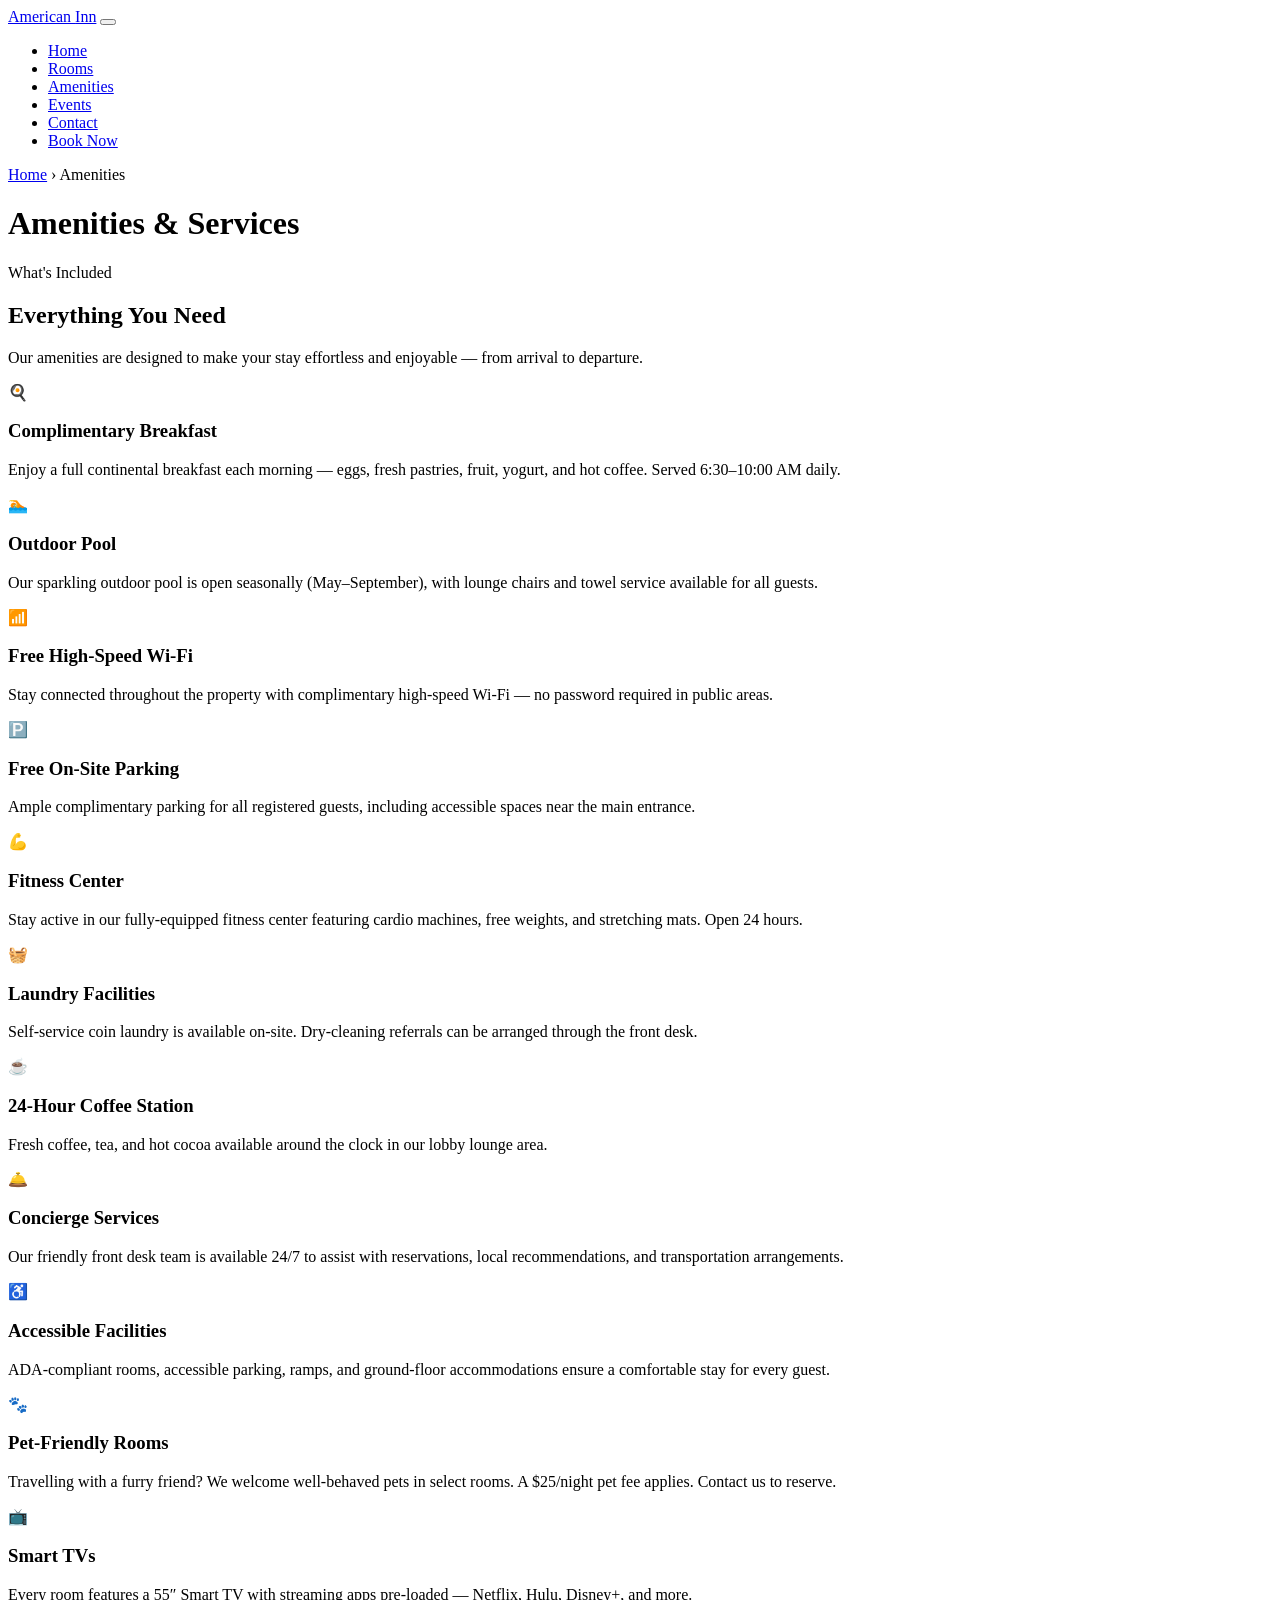
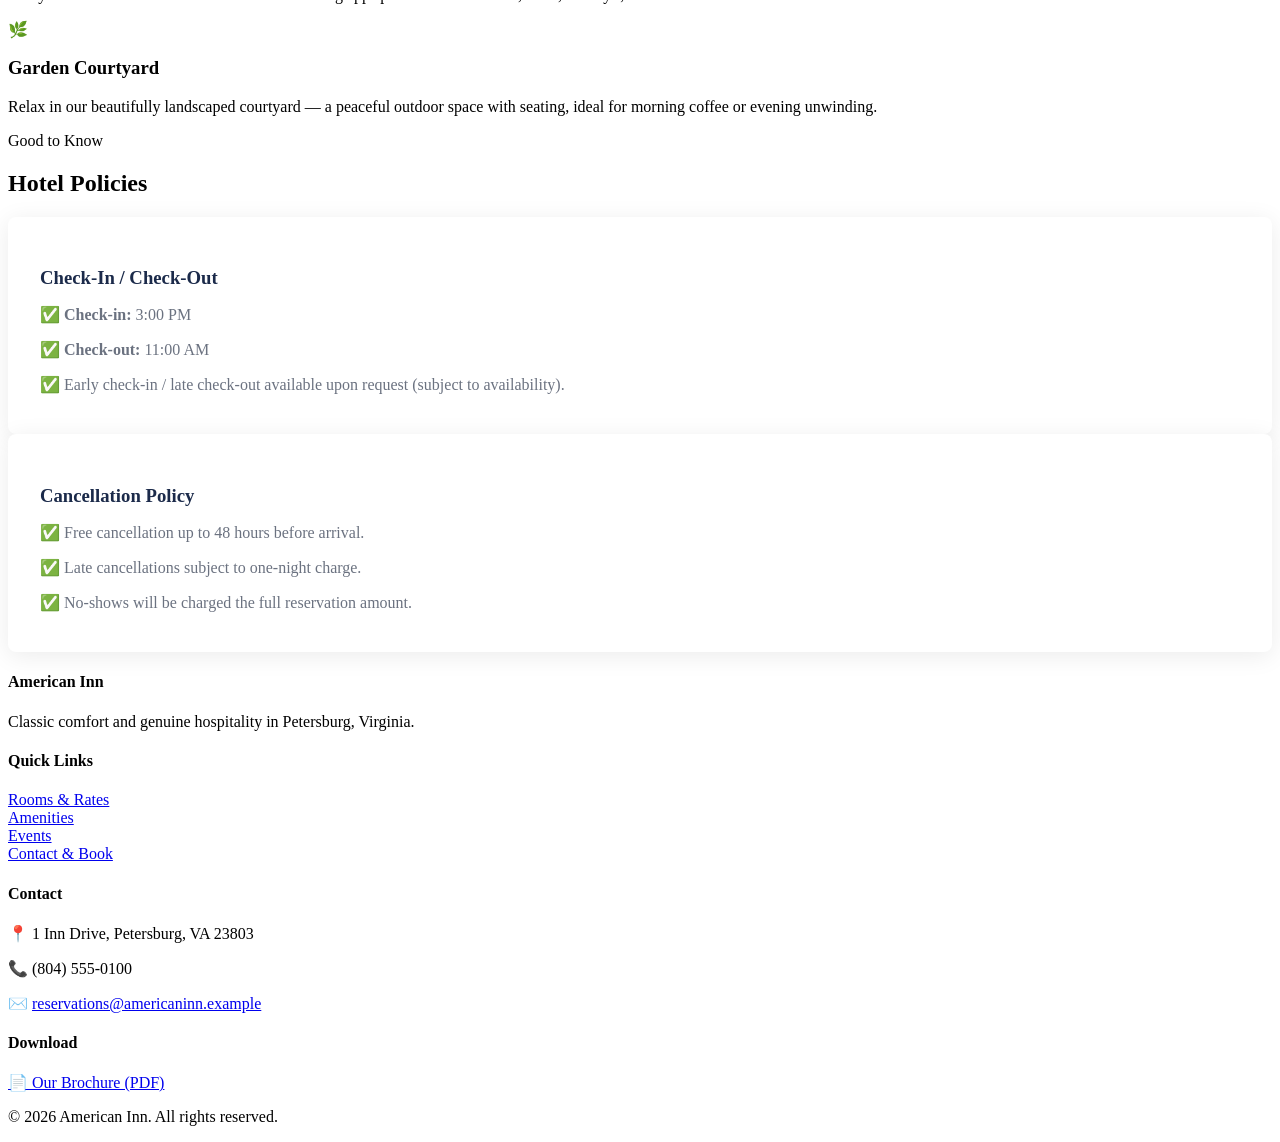
==== amenities.html @ 9bfb0286 "Add files via upload" ====
<!DOCTYPE html>
<html lang="en">
<head>
  <meta charset="UTF-8" />
  <meta name="viewport" content="width=device-width, initial-scale=1.0" />
  <meta name="description" content="American Inn – Amenities including pool, breakfast, Wi-Fi, and more." />
  <title>American Inn | Amenities</title>
  <link rel="stylesheet" href="styles.css" />
</head>
<body>

  <!-- ===== NAVBAR ===== -->
  <nav id="navbar" class="scrolled">
    <div class="container">
      <a href="index.html" class="nav-logo">American <span>Inn</span></a>
      <button class="nav-toggle" aria-label="Toggle menu" aria-expanded="false">
        <span></span><span></span><span></span>
      </button>
      <ul class="nav-links">
        <li><a href="index.html">Home</a></li>
        <li><a href="rooms.html">Rooms</a></li>
        <li><a href="amenities.html">Amenities</a></li>
        <li><a href="events.html">Events</a></li>
        <li><a href="contact.html">Contact</a></li>
        <li><a href="contact.html" class="btn btn--primary">Book Now</a></li>
      </ul>
    </div>
  </nav>

  <!-- ===== PAGE HERO ===== -->
  <div class="page-hero">
    <div class="container">
      <p class="breadcrumb"><a href="index.html">Home</a> &rsaquo; Amenities</p>
      <h1>Amenities &amp; Services</h1>
    </div>
  </div>

  <!-- ===== AMENITIES GRID ===== -->
  <section class="section">
    <div class="container">
      <div class="section-header">
        <span class="section-label">What's Included</span>
        <h2>Everything You Need</h2>
        <p>Our amenities are designed to make your stay effortless and enjoyable — from arrival to departure.</p>
      </div>

      <div class="grid-3">
        <div class="amenity-card">
          <div class="icon">🍳</div>
          <h3>Complimentary Breakfast</h3>
          <p>Enjoy a full continental breakfast each morning — eggs, fresh pastries, fruit, yogurt, and hot coffee. Served 6:30–10:00 AM daily.</p>
        </div>
        <div class="amenity-card">
          <div class="icon">🏊</div>
          <h3>Outdoor Pool</h3>
          <p>Our sparkling outdoor pool is open seasonally (May–September), with lounge chairs and towel service available for all guests.</p>
        </div>
        <div class="amenity-card">
          <div class="icon">📶</div>
          <h3>Free High-Speed Wi-Fi</h3>
          <p>Stay connected throughout the property with complimentary high-speed Wi-Fi — no password required in public areas.</p>
        </div>
        <div class="amenity-card">
          <div class="icon">🅿️</div>
          <h3>Free On-Site Parking</h3>
          <p>Ample complimentary parking for all registered guests, including accessible spaces near the main entrance.</p>
        </div>
        <div class="amenity-card">
          <div class="icon">💪</div>
          <h3>Fitness Center</h3>
          <p>Stay active in our fully-equipped fitness center featuring cardio machines, free weights, and stretching mats. Open 24 hours.</p>
        </div>
        <div class="amenity-card">
          <div class="icon">🧺</div>
          <h3>Laundry Facilities</h3>
          <p>Self-service coin laundry is available on-site. Dry-cleaning referrals can be arranged through the front desk.</p>
        </div>
        <div class="amenity-card">
          <div class="icon">☕</div>
          <h3>24-Hour Coffee Station</h3>
          <p>Fresh coffee, tea, and hot cocoa available around the clock in our lobby lounge area.</p>
        </div>
        <div class="amenity-card">
          <div class="icon">🛎️</div>
          <h3>Concierge Services</h3>
          <p>Our friendly front desk team is available 24/7 to assist with reservations, local recommendations, and transportation arrangements.</p>
        </div>
        <div class="amenity-card">
          <div class="icon">♿</div>
          <h3>Accessible Facilities</h3>
          <p>ADA-compliant rooms, accessible parking, ramps, and ground-floor accommodations ensure a comfortable stay for every guest.</p>
        </div>
        <div class="amenity-card">
          <div class="icon">🐾</div>
          <h3>Pet-Friendly Rooms</h3>
          <p>Travelling with a furry friend? We welcome well-behaved pets in select rooms. A $25/night pet fee applies. Contact us to reserve.</p>
        </div>
        <div class="amenity-card">
          <div class="icon">📺</div>
          <h3>Smart TVs</h3>
          <p>Every room features a 55″ Smart TV with streaming apps pre-loaded — Netflix, Hulu, Disney+, and more.</p>
        </div>
        <div class="amenity-card">
          <div class="icon">🌿</div>
          <h3>Garden Courtyard</h3>
          <p>Relax in our beautifully landscaped courtyard — a peaceful outdoor space with seating, ideal for morning coffee or evening unwinding.</p>
        </div>
      </div>
    </div>
  </section>

  <!-- ===== POLICIES ===== -->
  <section class="section section--alt">
    <div class="container">
      <div class="section-header">
        <span class="section-label">Good to Know</span>
        <h2>Hotel Policies</h2>
      </div>
      <div class="grid-2">
        <div style="background:#fff;padding:2rem;border-radius:8px;box-shadow:0 4px 24px rgba(0,0,0,.08);">
          <h3 style="color:#1b2a4a;margin-bottom:1rem;">Check-In / Check-Out</h3>
          <p style="color:#6b7280;margin-bottom:.5rem;">✅ <strong>Check-in:</strong> 3:00 PM</p>
          <p style="color:#6b7280;margin-bottom:.5rem;">✅ <strong>Check-out:</strong> 11:00 AM</p>
          <p style="color:#6b7280;margin-bottom:.5rem;">✅ Early check-in / late check-out available upon request (subject to availability).</p>
        </div>
        <div style="background:#fff;padding:2rem;border-radius:8px;box-shadow:0 4px 24px rgba(0,0,0,.08);">
          <h3 style="color:#1b2a4a;margin-bottom:1rem;">Cancellation Policy</h3>
          <p style="color:#6b7280;margin-bottom:.5rem;">✅ Free cancellation up to 48 hours before arrival.</p>
          <p style="color:#6b7280;margin-bottom:.5rem;">✅ Late cancellations subject to one-night charge.</p>
          <p style="color:#6b7280;margin-bottom:.5rem;">✅ No-shows will be charged the full reservation amount.</p>
        </div>
      </div>
    </div>
  </section>

  <!-- ===== FOOTER ===== -->
  <footer>
    <div class="container">
      <div class="footer-grid">
        <div class="footer-col">
          <h4>American Inn</h4>
          <p>Classic comfort and genuine hospitality in Petersburg, Virginia.</p>
        </div>
        <div class="footer-col">
          <h4>Quick Links</h4>
          <a href="rooms.html">Rooms &amp; Rates</a><br>
          <a href="amenities.html">Amenities</a><br>
          <a href="events.html">Events</a><br>
          <a href="contact.html">Contact &amp; Book</a>
        </div>
        <div class="footer-col">
          <h4>Contact</h4>
          <p>📍 1 Inn Drive, Petersburg, VA 23803</p>
          <p>📞 (804) 555-0100</p>
          <p>✉️ <a href="mailto:reservations@americaninn.example">reservations@americaninn.example</a></p>
        </div>
        <div class="footer-col">
          <h4>Download</h4>
          <a href="assets/brochure.pdf">📄 Our Brochure (PDF)</a>
        </div>
      </div>
      <div class="footer-bottom">
        <p>&copy; 2026 American Inn. All rights reserved.</p>
      </div>
    </div>
  </footer>

  <script src="scripts.js"></script>
</body>
</html>
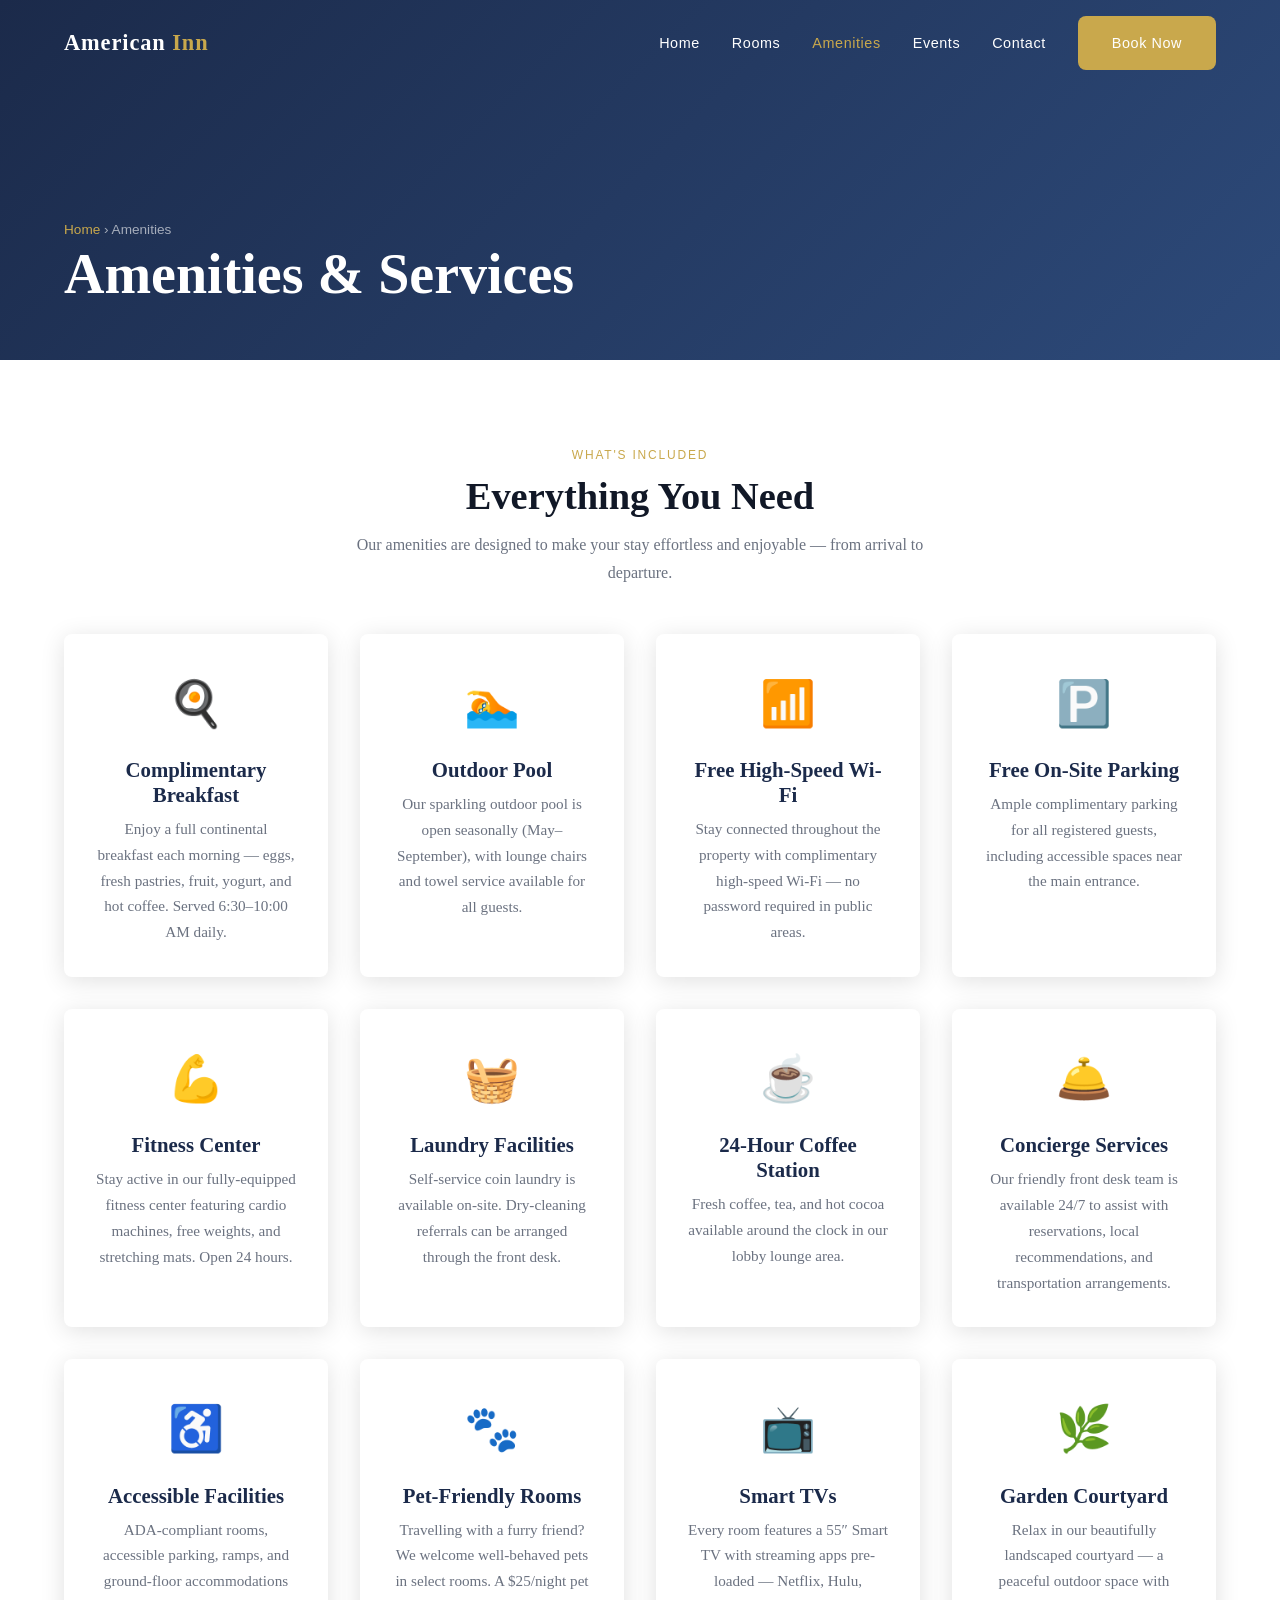
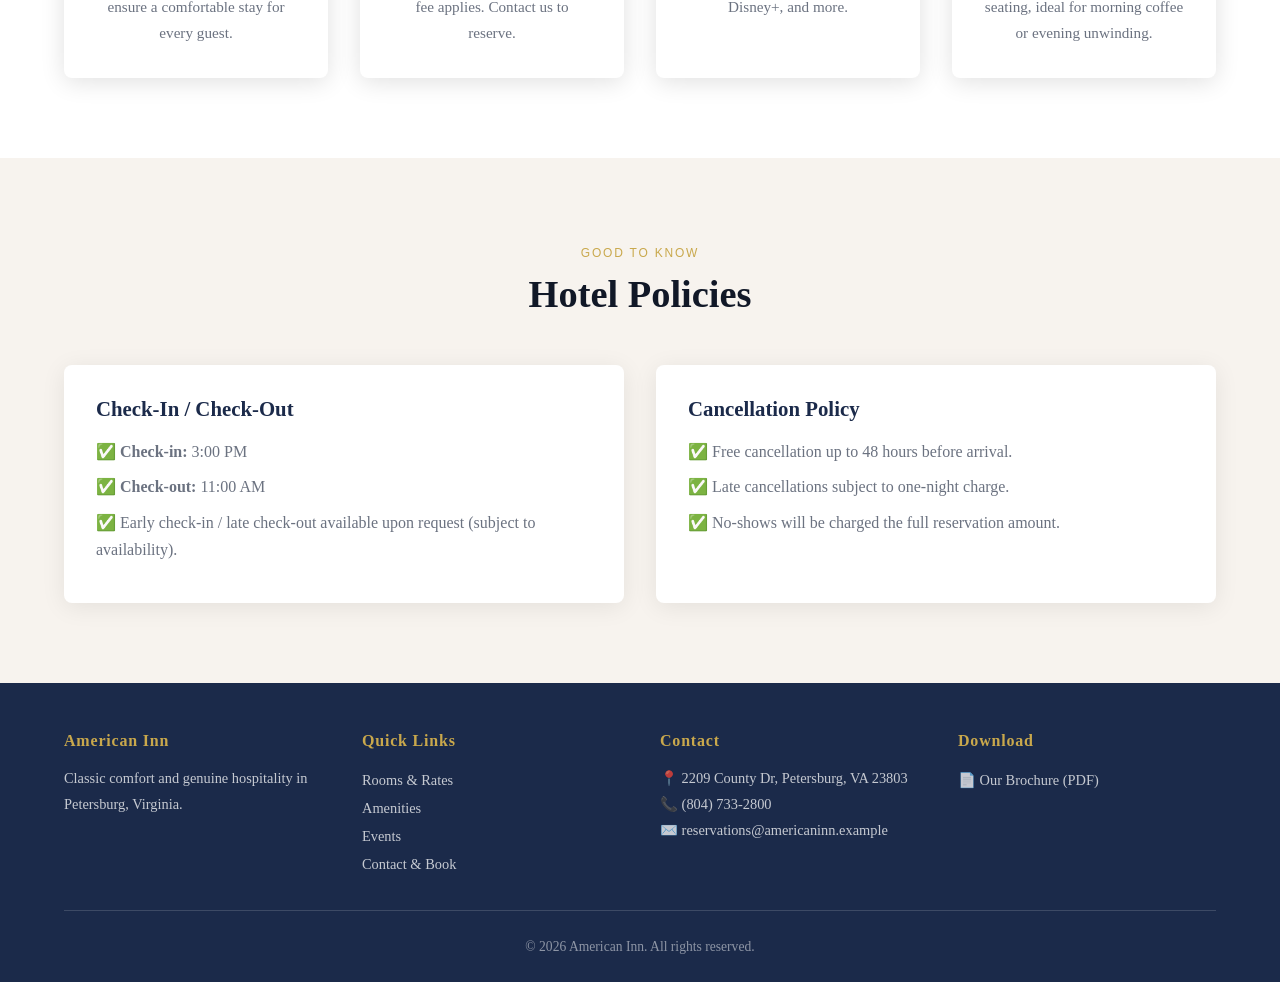
==== commit 37aef10d: "Add files via upload" ====
--- a/amenities.html
+++ b/amenities.html
@@ -150,8 +150,8 @@
         </div>
         <div class="footer-col">
           <h4>Contact</h4>
-          <p>📍 1 Inn Drive, Petersburg, VA 23803</p>
-          <p>📞 (804) 555-0100</p>
+          <p>📍 2209 County Dr, Petersburg, VA 23803</p>
+          <p>📞 (804) 733-2800</p>
           <p>✉️ <a href="mailto:reservations@americaninn.example">reservations@americaninn.example</a></p>
         </div>
         <div class="footer-col">
--- a/styles.css
+++ b/styles.css
@@ -0,0 +1,162 @@
+/* American Inn  Main Stylesheet */
+
+*, *::before, *::after { box-sizing: border-box; margin: 0; padding: 0; }
+
+:root {
+    --navy:   #1b2a4a;
+    --gold:   #c9a84c;
+    --cream:  #f7f3ee;
+    --white:  #ffffff;
+    --gray:   #6b7280;
+    --dark:   #111827;
+    --shadow: 0 4px 24px rgba(0,0,0,.12);
+    --radius: 8px;
+    --transition: .25s ease;
+}
+
+html { scroll-behavior: smooth; }
+body { font-family: 'Georgia', serif; color: var(--dark); background: var(--white); line-height: 1.7; }
+img { display: block; width: 100%; height: auto; object-fit: cover; }
+a  { color: inherit; text-decoration: none; }
+ul { list-style: none; }
+
+h1, h2, h3, h4 { font-family: 'Georgia', serif; line-height: 1.2; }
+h1 { font-size: clamp(2rem, 5vw, 3.5rem); }
+h2 { font-size: clamp(1.6rem, 3vw, 2.4rem); }
+h3 { font-size: 1.3rem; }
+
+.section-label {
+    display: inline-block; font-family: 'Arial', sans-serif;
+    font-size: .75rem; letter-spacing: .15em; text-transform: uppercase;
+    color: var(--gold); margin-bottom: .5rem;
+}
+
+.container { width: min(1200px, 90%); margin: 0 auto; }
+.section    { padding: 5rem 0; }
+.section--alt { background: var(--cream); }
+.grid-2 { display: grid; grid-template-columns: repeat(auto-fit, minmax(300px, 1fr)); gap: 2rem; }
+.grid-3 { display: grid; grid-template-columns: repeat(auto-fit, minmax(260px, 1fr)); gap: 2rem; }
+
+.btn {
+    display: inline-block; padding: .8rem 2rem; border-radius: var(--radius);
+    font-family: 'Arial', sans-serif; font-size: .9rem; letter-spacing: .05em;
+    cursor: pointer; transition: all var(--transition); border: 2px solid transparent;
+}
+.btn--primary { background: var(--gold); color: var(--navy); }
+.btn--primary:hover { background: #b8963d; }
+.btn--outline { background: transparent; border-color: var(--white); color: var(--white); }
+.btn--outline:hover { background: var(--white); color: var(--navy); }
+.btn--navy { background: var(--navy); color: var(--white); }
+.btn--navy:hover { background: #0f1e36; }
+
+#navbar {
+    position: fixed; top: 0; left: 0; right: 0; z-index: 1000;
+    padding: 1rem 0; transition: background var(--transition), box-shadow var(--transition);
+}
+#navbar.scrolled { background: var(--navy); box-shadow: var(--shadow); }
+#navbar .container { display: flex; align-items: center; justify-content: space-between; }
+.nav-logo { font-size: 1.4rem; font-weight: bold; color: var(--white); letter-spacing: .04em; }
+.nav-logo span { color: var(--gold); }
+.nav-links { display: flex; gap: 2rem; align-items: center; }
+.nav-links a { color: var(--white); font-family: 'Arial', sans-serif; font-size: .9rem; letter-spacing: .04em; transition: color var(--transition); }
+.nav-links a:hover, .nav-links a.active { color: var(--gold); }
+.nav-toggle { display: none; flex-direction: column; gap: 5px; background: none; border: none; cursor: pointer; padding: 4px; }
+.nav-toggle span { display: block; width: 24px; height: 2px; background: var(--white); transition: all var(--transition); }
+
+@media (max-width: 768px) {
+    .nav-toggle { display: flex; }
+    .nav-links {
+          position: fixed; top: 0; right: -100%; bottom: 0; width: 70%; max-width: 280px;
+          background: var(--navy); flex-direction: column; justify-content: center;
+          gap: 2.5rem; transition: right var(--transition); padding: 2rem;
+    }
+    .nav-links.open { right: 0; box-shadow: var(--shadow); }
+    .nav-links a { font-size: 1.1rem; }
+}
+
+.hero {
+    min-height: 100vh; display: flex; align-items: center;
+    position: relative; overflow: hidden;
+    background: linear-gradient(135deg, var(--navy) 0%, #2d4a7a 100%);
+}
+.hero::before {
+    content: ''; position: absolute; inset: 0;
+    background: url('assets/images/hero.jpg') center/cover no-repeat; opacity: .35;
+}
+.hero-content { position: relative; z-index: 1; max-width: 700px; color: var(--white); }
+.hero-content p { font-size: 1.2rem; margin: 1.5rem 0 2rem; opacity: .9; }
+.hero-actions { display: flex; gap: 1rem; flex-wrap: wrap; }
+
+.card {
+    background: var(--white); border-radius: var(--radius); overflow: hidden;
+    box-shadow: var(--shadow); transition: transform var(--transition), box-shadow var(--transition);
+}
+.card:hover { transform: translateY(-4px); box-shadow: 0 12px 36px rgba(0,0,0,.16); }
+.card-img { height: 220px; }
+.card-body { padding: 1.5rem; }
+.card-body h3 { margin-bottom: .5rem; }
+.card-body p  { color: var(--gray); font-size: .95rem; margin-bottom: 1rem; }
+.card-price   { font-size: 1.1rem; font-weight: bold; color: var(--navy); }
+.card-price span { font-size: .85rem; font-weight: normal; color: var(--gray); }
+
+.features { display: grid; grid-template-columns: repeat(auto-fit, minmax(200px, 1fr)); text-align: center; gap: 2rem; }
+.feature-icon { font-size: 2.5rem; margin-bottom: .75rem; }
+.feature h4   { margin-bottom: .4rem; color: var(--navy); }
+.feature p    { font-size: .9rem; color: var(--gray); }
+
+.testimonial { background: var(--navy); color: var(--white); padding: 4rem 0; text-align: center; }
+.testimonial blockquote { font-size: 1.4rem; font-style: italic; max-width: 700px; margin: 0 auto 1.5rem; line-height: 1.5; }
+.testimonial cite { font-family: 'Arial', sans-serif; color: var(--gold); font-size: .9rem; }
+
+.section-header { text-align: center; margin-bottom: 3rem; }
+.section-header p { color: var(--gray); max-width: 600px; margin: .75rem auto 0; }
+
+.amenity-card { background: var(--white); border-radius: var(--radius); padding: 2rem; text-align: center; box-shadow: var(--shadow); }
+.amenity-card .icon { font-size: 2.8rem; margin-bottom: 1rem; }
+.amenity-card h3 { color: var(--navy); margin-bottom: .5rem; }
+.amenity-card p  { color: var(--gray); font-size: .95rem; }
+
+.event-item { display: flex; gap: 1.5rem; align-items: flex-start; background: var(--white); border-radius: var(--radius); padding: 1.5rem; box-shadow: var(--shadow); }
+.event-date { flex-shrink: 0; text-align: center; background: var(--navy); color: var(--white); border-radius: var(--radius); padding: .75rem 1.25rem; min-width: 70px; }
+.event-date .month { font-size: .7rem; letter-spacing: .1em; text-transform: uppercase; color: var(--gold); }
+.event-date .day   { font-size: 2rem; font-weight: bold; line-height: 1; }
+.event-info h3     { margin-bottom: .4rem; color: var(--navy); }
+.event-info p      { color: var(--gray); font-size: .9rem; }
+
+.contact-grid { display: grid; grid-template-columns: 1fr 1fr; gap: 3rem; }
+@media (max-width: 768px) { .contact-grid { grid-template-columns: 1fr; } }
+.contact-info h2 { margin-bottom: 1.5rem; }
+.contact-info p  { color: var(--gray); margin-bottom: 1rem; }
+.contact-detail  { display: flex; gap: 1rem; align-items: center; margin-bottom: 1rem; }
+.contact-detail .icon { font-size: 1.4rem; }
+.contact-form { background: var(--cream); padding: 2.5rem; border-radius: var(--radius); }
+.form-group   { margin-bottom: 1.2rem; }
+.form-group label { display: block; font-family: 'Arial', sans-serif; font-size: .85rem; margin-bottom: .4rem; font-weight: bold; }
+.form-group input, .form-group select, .form-group textarea {
+    width: 100%; padding: .75rem 1rem; border: 1px solid #d1d5db;
+    border-radius: var(--radius); font-family: 'Georgia', serif; font-size: .95rem;
+    transition: border-color var(--transition); background: var(--white);
+}
+.form-group input:focus, .form-group select:focus, .form-group textarea:focus { outline: none; border-color: var(--gold); }
+.form-group textarea { resize: vertical; min-height: 120px; }
+
+.map-placeholder { height: 300px; background: #e5e7eb; border-radius: var(--radius); display: flex; align-items: center; justify-content: center; color: var(--gray); font-family: 'Arial', sans-serif; margin-top: 3rem; }
+
+footer { background: var(--navy); color: var(--white); padding: 3rem 0 1.5rem; }
+.footer-grid { display: grid; grid-template-columns: repeat(auto-fit, minmax(200px, 1fr)); gap: 2.5rem; margin-bottom: 2rem; }
+.footer-col h4 { color: var(--gold); margin-bottom: 1rem; font-size: 1rem; letter-spacing: .05em; }
+.footer-col p, .footer-col a { color: rgba(255,255,255,.75); font-size: .9rem; line-height: 1.8; }
+.footer-col a:hover { color: var(--gold); }
+.footer-bottom { border-top: 1px solid rgba(255,255,255,.15); padding-top: 1.5rem; text-align: center; color: rgba(255,255,255,.5); font-size: .85rem; }
+
+.page-hero { height: 40vh; min-height: 260px; background: linear-gradient(135deg, var(--navy), #2d4a7a); display: flex; align-items: flex-end; padding-bottom: 3rem; position: relative; overflow: hidden; }
+.page-hero::before { content: ''; position: absolute; inset: 0; background: url('assets/images/hero.jpg') center/cover no-repeat; opacity: .2; }
+.page-hero .container { position: relative; z-index: 1; color: var(--white); }
+.page-hero h1 { margin-bottom: .25rem; }
+.breadcrumb { font-family: 'Arial', sans-serif; font-size: .85rem; color: rgba(255,255,255,.6); }
+.breadcrumb a { color: var(--gold); }
+
+.text-center { text-align: center; }
+.mt-1 { margin-top: 1rem; } .mt-2 { margin-top: 2rem; } .mt-3 { margin-top: 3rem; }
+.mb-1 { margin-bottom: 1rem; }
+.gold  { color: var(--gold); }
